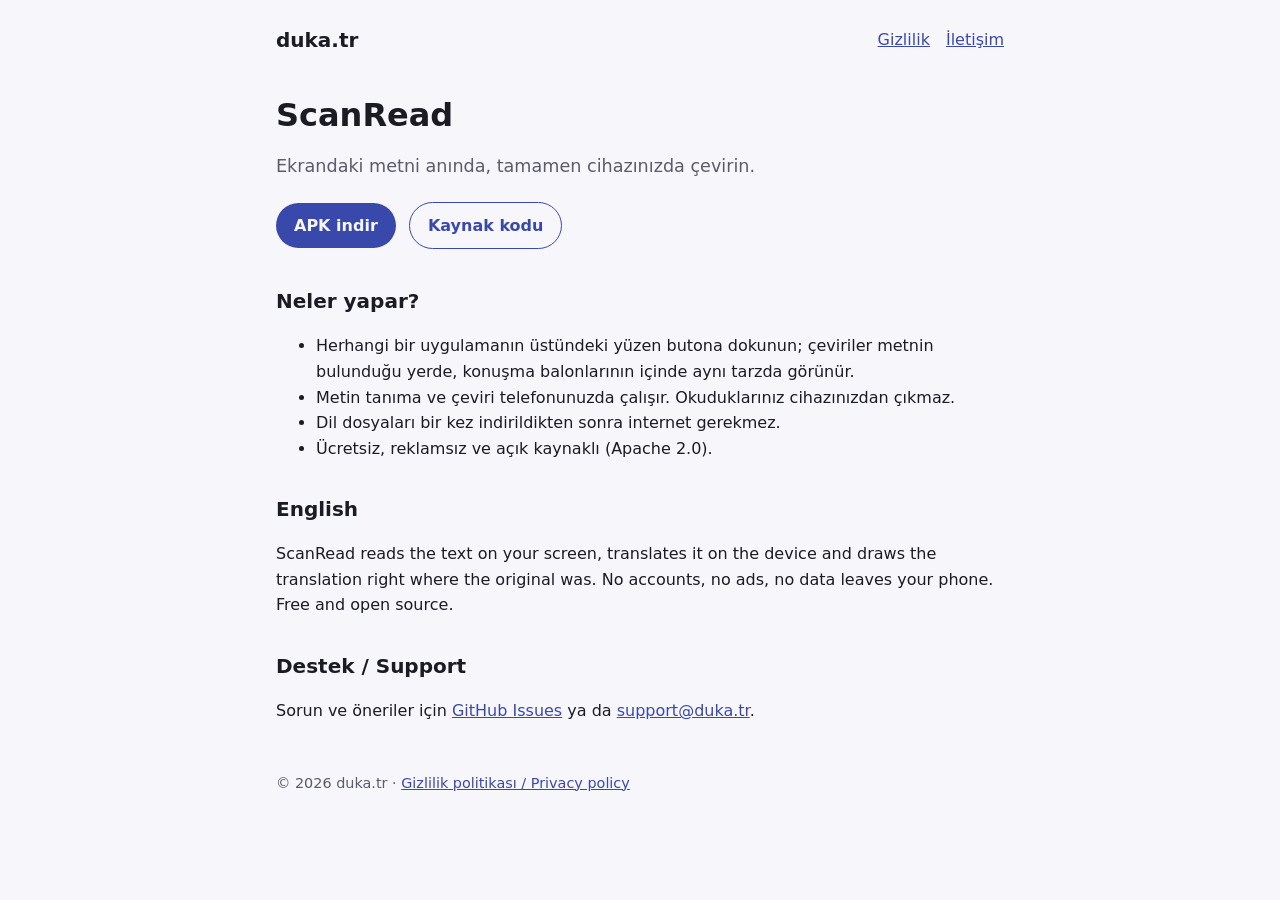
==== scanread/index.html @ 69c8c2cb "duka.tr website: home, ScanRead page, privacy policy Co-Authored-By: Claude Opus 5.5 <noreply@anthro" ====
<!doctype html>
<html lang="tr">
<head>
  <meta charset="utf-8">
  <meta name="viewport" content="width=device-width, initial-scale=1">
  <title>ScanRead</title>
  <meta name="description" content="ScanRead: ekrandaki metni cihazınızda çeviren açık kaynak Android uygulaması.">
  <link rel="stylesheet" href="/assets/style.css">
</head>
<body>
  <header>
    <a class="brand" href="/">duka.tr</a>
    <nav><a href="/scanread/privacy/">Gizlilik</a><a href="mailto:support@duka.tr">İletişim</a></nav>
  </header>
  <main>
    <h1>ScanRead</h1>
    <p class="lead">Ekrandaki metni anında, tamamen cihazınızda çevirin.</p>

    <a class="button" href="https://github.com/duka-tr/scan-read/releases/latest">APK indir</a>
    <a class="button secondary" href="https://github.com/duka-tr/scan-read">Kaynak kodu</a>

    <h2>Neler yapar?</h2>
    <ul>
      <li>Herhangi bir uygulamanın üstündeki yüzen butona dokunun; çeviriler metnin bulunduğu yerde, konuşma balonlarının içinde aynı tarzda görünür.</li>
      <li>Metin tanıma ve çeviri telefonunuzda çalışır. Okuduklarınız cihazınızdan çıkmaz.</li>
      <li>Dil dosyaları bir kez indirildikten sonra internet gerekmez.</li>
      <li>Ücretsiz, reklamsız ve açık kaynaklı (Apache 2.0).</li>
    </ul>

    <h2>English</h2>
    <p>ScanRead reads the text on your screen, translates it on the device and draws the translation right where the original was. No accounts, no ads, no data leaves your phone. Free and open source.</p>

    <h2>Destek / Support</h2>
    <p>Sorun ve öneriler için <a href="https://github.com/duka-tr/scan-read/issues">GitHub Issues</a> ya da <a href="mailto:support@duka.tr">support@duka.tr</a>.</p>
  </main>
  <footer>
    © 2026 duka.tr · <a href="/scanread/privacy/">Gizlilik politikası / Privacy policy</a>
  </footer>
</body>
</html>
---- assets/style.css ----
:root {
  --bg: #f7f7fb;
  --surface: #ffffff;
  --text: #1b1b24;
  --muted: #5b5b6b;
  --accent: #3949ab;
  --border: #e3e3ec;
  color-scheme: light dark;
}

@media (prefers-color-scheme: dark) {
  :root {
    --bg: #111318;
    --surface: #1b1e26;
    --text: #e8e8f0;
    --muted: #a3a3b5;
    --accent: #b9c3ff;
    --border: #2c2f3a;
  }
}

* { box-sizing: border-box; }

body {
  margin: 0;
  background: var(--bg);
  color: var(--text);
  font: 16px/1.6 system-ui, -apple-system, "Segoe UI", Roboto, sans-serif;
}

main, header, footer {
  max-width: 760px;
  margin: 0 auto;
  padding: 0 16px;
}

header {
  display: flex;
  align-items: center;
  justify-content: space-between;
  padding-top: 24px;
  padding-bottom: 8px;
}

header a.brand {
  color: var(--text);
  font-weight: 700;
  font-size: 1.25rem;
  text-decoration: none;
}

nav a { margin-left: 16px; }

a { color: var(--accent); }

h1 { font-size: 2rem; line-height: 1.2; margin: 32px 0 8px; }
h2 { font-size: 1.25rem; margin: 32px 0 8px; }

.lead { color: var(--muted); font-size: 1.1rem; }

.card {
  background: var(--surface);
  border: 1px solid var(--border);
  border-radius: 16px;
  padding: 20px;
  margin: 16px 0;
}

.card h2 { margin-top: 0; }

.button {
  display: inline-block;
  background: var(--accent);
  color: var(--bg);
  padding: 10px 18px;
  border-radius: 999px;
  text-decoration: none;
  font-weight: 600;
  margin: 4px 8px 4px 0;
}

.button.secondary {
  background: transparent;
  color: var(--accent);
  border: 1px solid var(--accent);
}

.lang { color: var(--muted); font-size: 0.9rem; }

footer {
  color: var(--muted);
  font-size: 0.9rem;
  padding-top: 32px;
  padding-bottom: 32px;
}
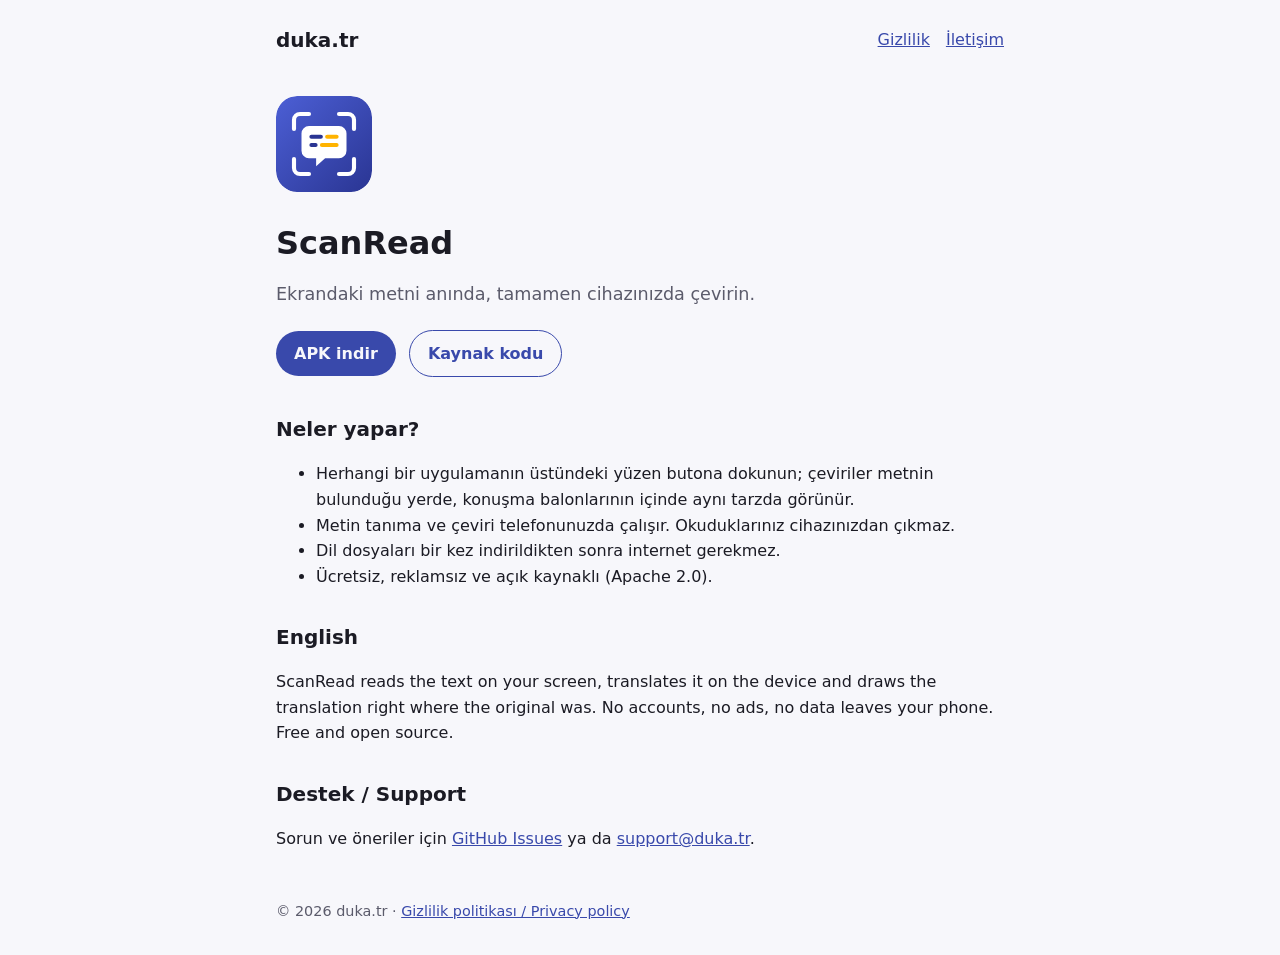
==== commit e6492318: "Add ScanRead logo and favicon Co-Authored-By: Claude Opus 5.5 <noreply@anthropic.com>" ====
--- a/scanread/index.html
+++ b/scanread/index.html
@@ -5,7 +5,11 @@
   <meta name="viewport" content="width=device-width, initial-scale=1">
   <title>ScanRead</title>
   <meta name="description" content="ScanRead: ekrandaki metni cihazınızda çeviren açık kaynak Android uygulaması.">
+  <meta property="og:title" content="ScanRead">
+  <meta property="og:image" content="https://duka.tr/assets/scanread-icon-512.png">
   <link rel="stylesheet" href="/assets/style.css">
+  <link rel="icon" href="/assets/scanread-logo.svg" type="image/svg+xml">
+  <link rel="apple-touch-icon" href="/assets/scanread-icon-512.png">
 </head>
 <body>
   <header>
@@ -13,6 +17,7 @@
     <nav><a href="/scanread/privacy/">Gizlilik</a><a href="mailto:support@duka.tr">İletişim</a></nav>
   </header>
   <main>
+    <img class="app-logo" src="/assets/scanread-logo.svg" width="96" height="96" alt="ScanRead">
     <h1>ScanRead</h1>
     <p class="lead">Ekrandaki metni anında, tamamen cihazınızda çevirin.</p>
 
--- a/assets/style.css
+++ b/assets/style.css
@@ -93,3 +93,6 @@
   padding-top: 32px;
   padding-bottom: 32px;
 }
+
+.app-logo { display: block; margin: 32px 0 0; border-radius: 22%; }
+.card .app-logo { margin: 0 0 12px; }
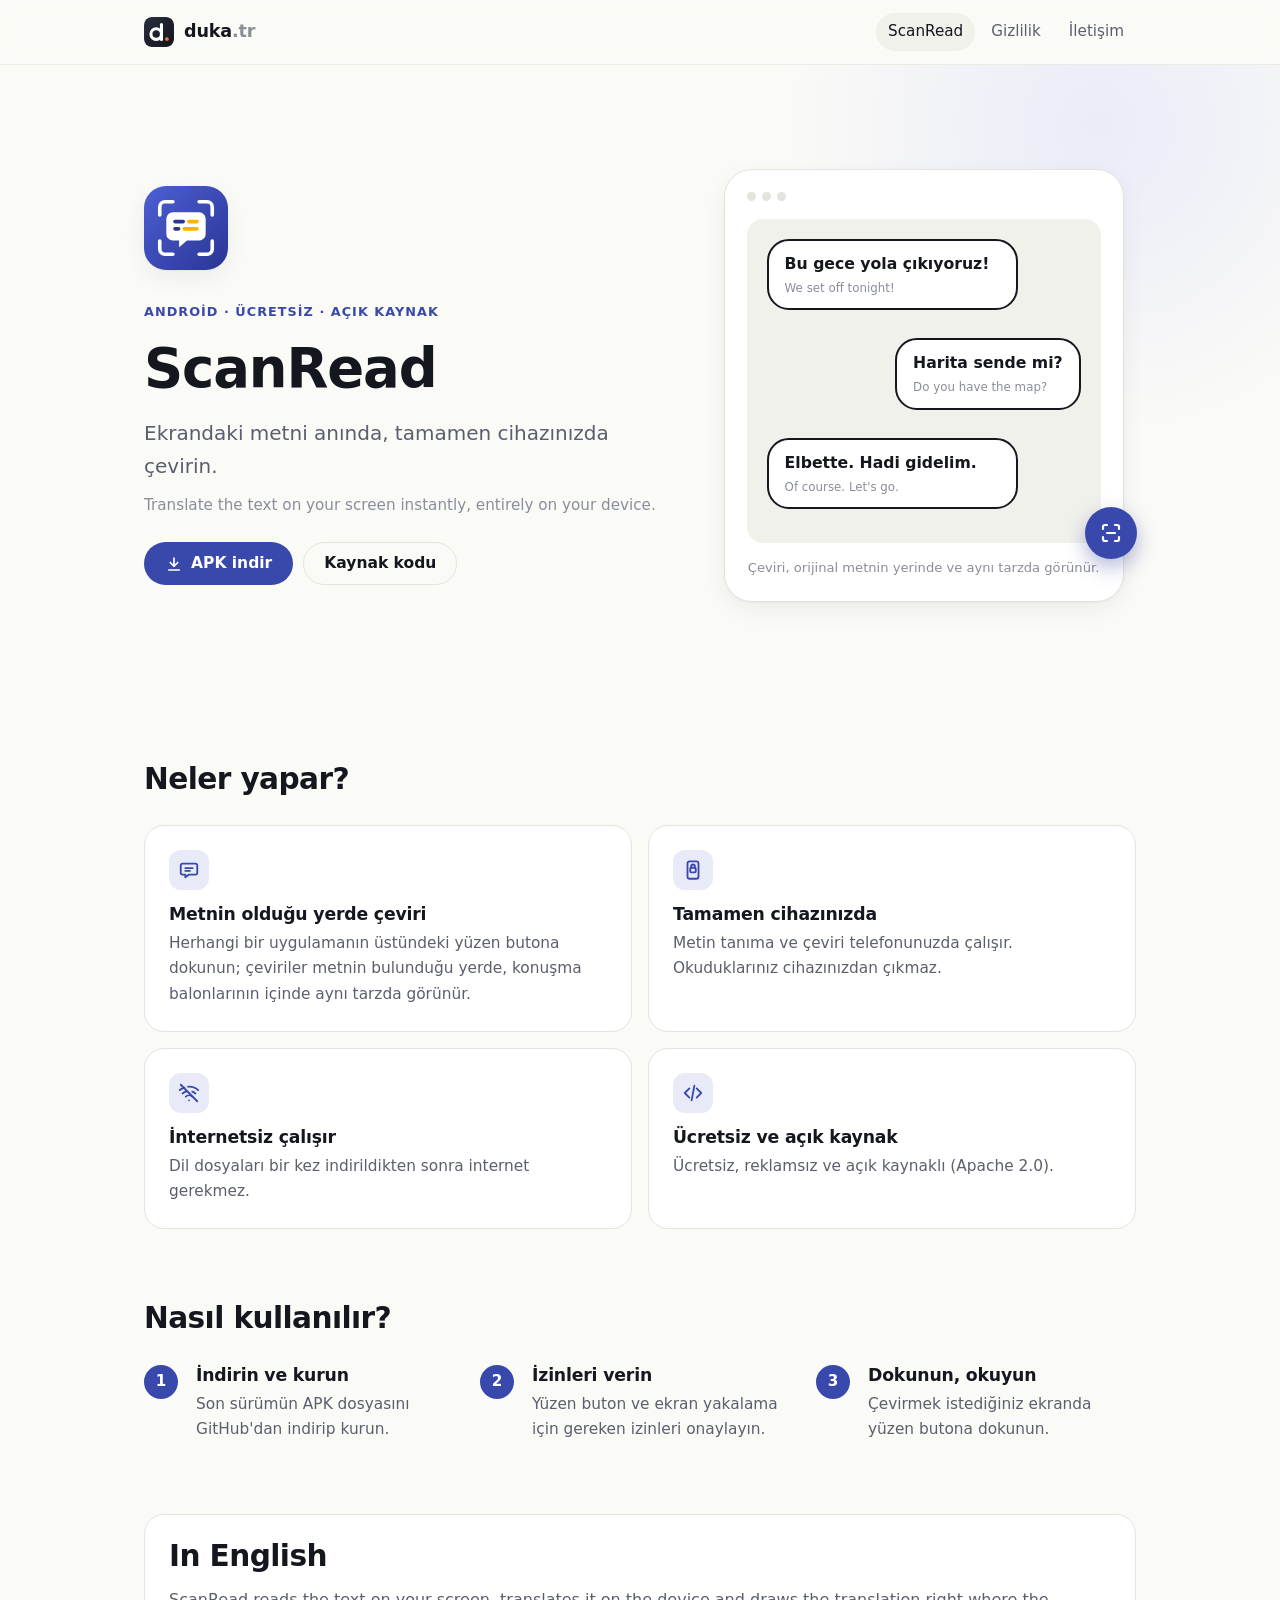
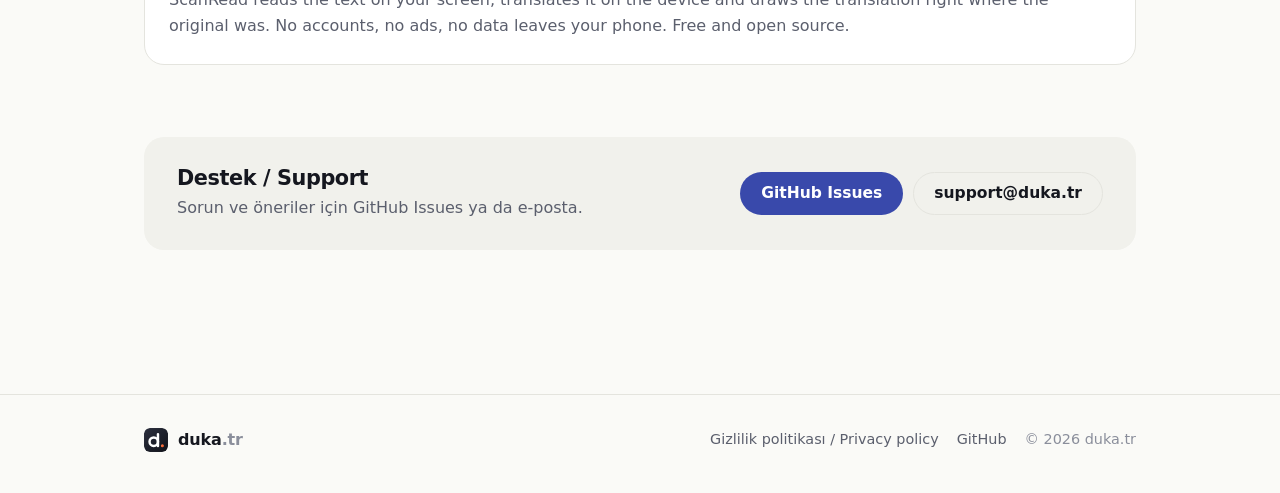
==== commit 184bb45f: "Redesign site and add duka.tr logo - New duka.tr brand mark (SVG + 512px PNG) for the home page, hea" ====
--- a/scanread/index.html
+++ b/scanread/index.html
@@ -3,43 +3,141 @@
 <head>
   <meta charset="utf-8">
   <meta name="viewport" content="width=device-width, initial-scale=1">
-  <title>ScanRead</title>
+  <title>ScanRead — Ekrandaki metni cihazınızda çevirin</title>
   <meta name="description" content="ScanRead: ekrandaki metni cihazınızda çeviren açık kaynak Android uygulaması.">
+  <meta name="theme-color" content="#fafaf7" media="(prefers-color-scheme: light)">
+  <meta name="theme-color" content="#0e1015" media="(prefers-color-scheme: dark)">
   <meta property="og:title" content="ScanRead">
+  <meta property="og:description" content="Ekrandaki metni anında, tamamen cihazınızda çevirin.">
   <meta property="og:image" content="https://duka.tr/assets/scanread-icon-512.png">
+  <meta property="og:url" content="https://duka.tr/scanread/">
   <link rel="stylesheet" href="/assets/style.css">
   <link rel="icon" href="/assets/scanread-logo.svg" type="image/svg+xml">
   <link rel="apple-touch-icon" href="/assets/scanread-icon-512.png">
 </head>
-<body>
-  <header>
-    <a class="brand" href="/">duka.tr</a>
-    <nav><a href="/scanread/privacy/">Gizlilik</a><a href="mailto:support@duka.tr">İletişim</a></nav>
+<body class="theme-scanread">
+  <a class="skip" href="#main">İçeriğe geç</a>
+  <header class="site-header">
+    <div class="wrap">
+      <a class="brand" href="/" aria-label="duka.tr ana sayfa"><img src="/assets/duka-logo.svg" alt="" width="30" height="30"><span>duka<span class="tld">.tr</span></span></a>
+      <nav class="site-nav" aria-label="Ana menü">
+        <a href="/scanread/" aria-current="page">ScanRead</a>
+        <a href="/scanread/privacy/">Gizlilik</a>
+        <a href="mailto:support@duka.tr">İletişim</a>
+      </nav>
+    </div>
   </header>
-  <main>
-    <img class="app-logo" src="/assets/scanread-logo.svg" width="96" height="96" alt="ScanRead">
-    <h1>ScanRead</h1>
-    <p class="lead">Ekrandaki metni anında, tamamen cihazınızda çevirin.</p>
 
-    <a class="button" href="https://github.com/duka-tr/scan-read/releases/latest">APK indir</a>
-    <a class="button secondary" href="https://github.com/duka-tr/scan-read">Kaynak kodu</a>
+  <main id="main">
+    <section class="hero">
+      <div class="wrap app-hero">
+        <div>
+          <img class="hero-logo" src="/assets/scanread-logo.svg" width="84" height="84" alt="ScanRead">
+          <p class="eyebrow">Android · Ücretsiz · Açık kaynak</p>
+          <h1>ScanRead</h1>
+          <p class="lead">Ekrandaki metni anında, tamamen cihazınızda çevirin.</p>
+          <p class="en">Translate the text on your screen instantly, entirely on your device.</p>
+          <div class="actions">
+            <a class="button" href="https://github.com/duka-tr/scan-read/releases/latest">
+              <svg viewBox="0 0 24 24" fill="none" stroke="currentColor" stroke-width="2.2" stroke-linecap="round" stroke-linejoin="round" aria-hidden="true"><path d="M12 4v11"/><path d="M7 10l5 5 5-5"/><path d="M5 20h14"/></svg>
+              APK indir
+            </a>
+            <a class="button ghost" href="https://github.com/duka-tr/scan-read">Kaynak kodu</a>
+          </div>
+        </div>
 
-    <h2>Neler yapar?</h2>
-    <ul>
-      <li>Herhangi bir uygulamanın üstündeki yüzen butona dokunun; çeviriler metnin bulunduğu yerde, konuşma balonlarının içinde aynı tarzda görünür.</li>
-      <li>Metin tanıma ve çeviri telefonunuzda çalışır. Okuduklarınız cihazınızdan çıkmaz.</li>
-      <li>Dil dosyaları bir kez indirildikten sonra internet gerekmez.</li>
-      <li>Ücretsiz, reklamsız ve açık kaynaklı (Apache 2.0).</li>
-    </ul>
+        <figure class="demo" aria-label="Örnek: konuşma balonlarındaki metin yerinde çevrilir">
+          <div class="demo-bar" aria-hidden="true"><span></span><span></span><span></span></div>
+          <div class="panel">
+            <p class="bubble">Bu gece yola çıkıyoruz!<span class="orig" lang="en">We set off tonight!</span></p>
+            <p class="bubble right">Harita sende mi?<span class="orig" lang="en">Do you have the map?</span></p>
+            <p class="bubble">Elbette. Hadi gidelim.<span class="orig" lang="en">Of course. Let's go.</span></p>
+          </div>
+          <div class="demo-fab" aria-hidden="true">
+            <svg viewBox="0 0 24 24" fill="none" stroke="currentColor" stroke-width="2.2" stroke-linecap="round" stroke-linejoin="round"><path d="M4 8V6a2 2 0 0 1 2-2h2"/><path d="M16 4h2a2 2 0 0 1 2 2v2"/><path d="M20 16v2a2 2 0 0 1-2 2h-2"/><path d="M8 20H6a2 2 0 0 1-2-2v-2"/><path d="M8 12h8"/></svg>
+          </div>
+          <figcaption class="demo-caption">Çeviri, orijinal metnin yerinde ve aynı tarzda görünür.</figcaption>
+        </figure>
+      </div>
+    </section>
 
-    <h2>English</h2>
-    <p>ScanRead reads the text on your screen, translates it on the device and draws the translation right where the original was. No accounts, no ads, no data leaves your phone. Free and open source.</p>
+    <section class="section" aria-labelledby="features-title">
+      <div class="wrap">
+        <div class="section-head">
+          <h2 id="features-title">Neler yapar?</h2>
+        </div>
+        <div class="grid grid-2">
+          <div class="card feature">
+            <div class="icon" aria-hidden="true"><svg viewBox="0 0 24 24" fill="none" stroke="currentColor" stroke-width="2" stroke-linecap="round" stroke-linejoin="round"><path d="M5 5h14a2 2 0 0 1 2 2v8a2 2 0 0 1-2 2h-7l-4 3v-3H5a2 2 0 0 1-2-2V7a2 2 0 0 1 2-2z"/><path d="M8 10h8M8 13h5"/></svg></div>
+            <h3>Metnin olduğu yerde çeviri</h3>
+            <p>Herhangi bir uygulamanın üstündeki yüzen butona dokunun; çeviriler metnin bulunduğu yerde, konuşma balonlarının içinde aynı tarzda görünür.</p>
+          </div>
+          <div class="card feature">
+            <div class="icon" aria-hidden="true"><svg viewBox="0 0 24 24" fill="none" stroke="currentColor" stroke-width="2" stroke-linecap="round" stroke-linejoin="round"><rect x="6" y="2.5" width="12" height="19" rx="2.5"/><path d="M10 9.5V8a2 2 0 0 1 4 0v1.5"/><rect x="9" y="9.5" width="6" height="5" rx="1"/></svg></div>
+            <h3>Tamamen cihazınızda</h3>
+            <p>Metin tanıma ve çeviri telefonunuzda çalışır. Okuduklarınız cihazınızdan çıkmaz.</p>
+          </div>
+          <div class="card feature">
+            <div class="icon" aria-hidden="true"><svg viewBox="0 0 24 24" fill="none" stroke="currentColor" stroke-width="2" stroke-linecap="round" stroke-linejoin="round"><path d="M2 8.8a15 15 0 0 1 5-2.6"/><path d="M11 5.1A15 15 0 0 1 22 8.8"/><path d="M5 12.5a10 10 0 0 1 4.5-2.3"/><path d="M15.5 10.6A10 10 0 0 1 19 12.5"/><path d="M8.5 16a5 5 0 0 1 7 0"/><path d="M12 20h.01"/><path d="M3 3l18 18"/></svg></div>
+            <h3>İnternetsiz çalışır</h3>
+            <p>Dil dosyaları bir kez indirildikten sonra internet gerekmez.</p>
+          </div>
+          <div class="card feature">
+            <div class="icon" aria-hidden="true"><svg viewBox="0 0 24 24" fill="none" stroke="currentColor" stroke-width="2" stroke-linecap="round" stroke-linejoin="round"><path d="M8 7l-5 5 5 5"/><path d="M16 7l5 5-5 5"/><path d="M13.5 4l-3 16"/></svg></div>
+            <h3>Ücretsiz ve açık kaynak</h3>
+            <p>Ücretsiz, reklamsız ve açık kaynaklı (Apache 2.0).</p>
+          </div>
+        </div>
+      </div>
+    </section>
 
-    <h2>Destek / Support</h2>
-    <p>Sorun ve öneriler için <a href="https://github.com/duka-tr/scan-read/issues">GitHub Issues</a> ya da <a href="mailto:support@duka.tr">support@duka.tr</a>.</p>
+    <section class="section" aria-labelledby="how-title">
+      <div class="wrap">
+        <div class="section-head">
+          <h2 id="how-title">Nasıl kullanılır?</h2>
+        </div>
+        <ol class="steps grid grid-3">
+          <li><h3>İndirin ve kurun</h3><p>Son sürümün APK dosyasını GitHub'dan indirip kurun.</p></li>
+          <li><h3>İzinleri verin</h3><p>Yüzen buton ve ekran yakalama için gereken izinleri onaylayın.</p></li>
+          <li><h3>Dokunun, okuyun</h3><p>Çevirmek istediğiniz ekranda yüzen butona dokunun.</p></li>
+        </ol>
+      </div>
+    </section>
+
+    <section class="section" aria-labelledby="english-title">
+      <div class="wrap">
+        <div class="card" lang="en">
+          <h2 id="english-title">In English</h2>
+          <p class="muted" style="margin:0">ScanRead reads the text on your screen, translates it on the device and draws the translation right where the original was. No accounts, no ads, no data leaves your phone. Free and open source.</p>
+        </div>
+      </div>
+    </section>
+
+    <section class="section" aria-labelledby="support-title">
+      <div class="wrap">
+        <div class="card band">
+          <div>
+            <h2 id="support-title">Destek / Support</h2>
+            <p>Sorun ve öneriler için GitHub Issues ya da e-posta.</p>
+          </div>
+          <div class="actions">
+            <a class="button" href="https://github.com/duka-tr/scan-read/issues">GitHub Issues</a>
+            <a class="button ghost" href="mailto:support@duka.tr">support@duka.tr</a>
+          </div>
+        </div>
+      </div>
+    </section>
   </main>
-  <footer>
-    © 2026 duka.tr · <a href="/scanread/privacy/">Gizlilik politikası / Privacy policy</a>
+
+  <footer class="site-footer">
+    <div class="wrap">
+      <a class="brand" href="/"><img src="/assets/duka-logo.svg" alt="" width="24" height="24"><span>duka<span class="tld">.tr</span></span></a>
+      <nav class="footer-links" aria-label="Alt menü">
+        <a href="/scanread/privacy/">Gizlilik politikası / Privacy policy</a>
+        <a href="https://github.com/duka-tr/scan-read">GitHub</a>
+        <span>© 2026 duka.tr</span>
+      </nav>
+    </div>
   </footer>
 </body>
 </html>
--- a/assets/style.css
+++ b/assets/style.css
@@ -1,98 +1,306 @@
+/* duka.tr — shared styles. Plain CSS, no external requests. */
+
 :root {
-  --bg: #f7f7fb;
+  --bg: #fafaf7;
+  --bg-tint: #f1f1ec;
   --surface: #ffffff;
-  --text: #1b1b24;
-  --muted: #5b5b6b;
-  --accent: #3949ab;
-  --border: #e3e3ec;
+  --text: #15171f;
+  --muted: #5b5f6d;
+  --faint: #8a8e9b;
+  --border: #e4e4de;
+  --accent: #c2401a;
+  --accent-strong: #a83512;
+  --accent-soft: #fbe9e2;
+  --on-accent: #ffffff;
+  --shadow: 0 1px 2px rgba(20, 22, 30, .04), 0 8px 24px rgba(20, 22, 30, .06);
+  --radius: 20px;
+  --max: 1040px;
+  --prose: 700px;
   color-scheme: light dark;
 }
 
 @media (prefers-color-scheme: dark) {
   :root {
-    --bg: #111318;
-    --surface: #1b1e26;
-    --text: #e8e8f0;
-    --muted: #a3a3b5;
-    --accent: #b9c3ff;
-    --border: #2c2f3a;
+    --bg: #0e1015;
+    --bg-tint: #14171e;
+    --surface: #171a22;
+    --text: #ececf2;
+    --muted: #a5a8b6;
+    --faint: #737786;
+    --border: #262a35;
+    --accent: #ff8a63;
+    --accent-strong: #ffa585;
+    --accent-soft: #2b1c17;
+    --on-accent: #1a0d08;
+    --shadow: 0 1px 2px rgba(0, 0, 0, .3), 0 8px 24px rgba(0, 0, 0, .25);
   }
 }
 
+/* App pages swap the accent to the app's own color. */
+.theme-scanread {
+  --accent: #3949ab;
+  --accent-strong: #2a3593;
+  --accent-soft: #e8eaf8;
+}
+@media (prefers-color-scheme: dark) {
+  .theme-scanread {
+    --accent: #aab6ff;
+    --accent-strong: #c6ceff;
+    --accent-soft: #1b1f36;
+    --on-accent: #10142e;
+  }
+}
+
 * { box-sizing: border-box; }
+
+html { -webkit-text-size-adjust: 100%; scroll-behavior: smooth; }
+@media (prefers-reduced-motion: reduce) { html { scroll-behavior: auto; } }
 
 body {
   margin: 0;
   background: var(--bg);
   color: var(--text);
-  font: 16px/1.6 system-ui, -apple-system, "Segoe UI", Roboto, sans-serif;
-}
-
-main, header, footer {
-  max-width: 760px;
-  margin: 0 auto;
-  padding: 0 16px;
-}
-
-header {
-  display: flex;
-  align-items: center;
-  justify-content: space-between;
-  padding-top: 24px;
-  padding-bottom: 8px;
-}
-
-header a.brand {
-  color: var(--text);
-  font-weight: 700;
-  font-size: 1.25rem;
-  text-decoration: none;
-}
-
-nav a { margin-left: 16px; }
-
-a { color: var(--accent); }
-
-h1 { font-size: 2rem; line-height: 1.2; margin: 32px 0 8px; }
-h2 { font-size: 1.25rem; margin: 32px 0 8px; }
-
-.lead { color: var(--muted); font-size: 1.1rem; }
+  font: 16px/1.65 system-ui, -apple-system, "Segoe UI", Roboto, "Helvetica Neue", sans-serif;
+  -webkit-font-smoothing: antialiased;
+  text-rendering: optimizeLegibility;
+}
+
+img, svg { display: block; max-width: 100%; }
+
+a { color: var(--accent); text-underline-offset: 3px; text-decoration-thickness: 1px; }
+a:hover { color: var(--accent-strong); }
+
+:focus-visible { outline: 2px solid var(--accent); outline-offset: 3px; border-radius: 6px; }
+
+.wrap { max-width: var(--max); margin: 0 auto; padding: 0 24px; }
+@media (max-width: 560px) { .wrap { padding: 0 16px; } }
+
+.skip {
+  position: absolute; left: -9999px; top: 8px;
+  background: var(--surface); padding: 8px 12px; border-radius: 8px; z-index: 10;
+}
+.skip:focus { left: 8px; }
+
+/* ---------- Header ---------- */
+
+.site-header {
+  position: sticky; top: 0; z-index: 5;
+  background: color-mix(in srgb, var(--bg) 82%, transparent);
+  -webkit-backdrop-filter: saturate(160%) blur(12px);
+  backdrop-filter: saturate(160%) blur(12px);
+  border-bottom: 1px solid color-mix(in srgb, var(--border) 70%, transparent);
+}
+.site-header .wrap {
+  display: flex; align-items: center; justify-content: space-between;
+  gap: 16px; height: 64px;
+}
+
+.brand {
+  display: inline-flex; align-items: center; gap: 10px;
+  color: var(--text); text-decoration: none;
+  font-weight: 700; font-size: 1.1rem; letter-spacing: -.01em;
+}
+.brand:hover { color: var(--text); }
+.brand img { width: 30px; height: 30px; border-radius: 8px; }
+.brand .tld { color: var(--faint); font-weight: 600; }
+
+.site-nav { display: flex; align-items: center; gap: 4px; }
+.site-nav a {
+  color: var(--muted); text-decoration: none; font-size: .95rem; font-weight: 500;
+  padding: 6px 12px; border-radius: 999px;
+}
+.site-nav a:hover { color: var(--text); background: var(--bg-tint); }
+.site-nav a[aria-current="page"] { color: var(--text); background: var(--bg-tint); }
+@media (max-width: 420px) {
+  .site-nav a { padding: 6px 8px; font-size: .9rem; }
+  .brand img { width: 26px; height: 26px; }
+}
+
+/* ---------- Typography ---------- */
+
+h1, h2, h3 { line-height: 1.2; letter-spacing: -.02em; text-wrap: balance; }
+h1 { font-size: clamp(2.1rem, 5vw, 3.4rem); margin: 0 0 16px; font-weight: 750; }
+h2 { font-size: clamp(1.4rem, 3vw, 1.85rem); margin: 0 0 12px; font-weight: 700; }
+h3 { font-size: 1.08rem; margin: 0 0 6px; font-weight: 650; letter-spacing: -.01em; }
+p { margin: 0 0 14px; }
+
+.eyebrow {
+  display: inline-flex; align-items: center; gap: 8px;
+  font-size: .8rem; font-weight: 650; letter-spacing: .08em; text-transform: uppercase;
+  color: var(--accent); margin: 0 0 14px;
+}
+.lead { font-size: clamp(1.08rem, 2vw, 1.25rem); color: var(--muted); max-width: 36em; }
+.en { color: var(--faint); font-size: .95rem; }
+.lead + .en { margin-top: -4px; }
+.muted { color: var(--muted); }
+
+/* ---------- Buttons ---------- */
+
+.actions { display: flex; flex-wrap: wrap; gap: 10px; margin-top: 24px; }
+.button {
+  display: inline-flex; align-items: center; gap: 8px;
+  background: var(--accent); color: var(--on-accent);
+  padding: 11px 20px; border-radius: 999px; border: 1px solid transparent;
+  text-decoration: none; font-weight: 600; font-size: .97rem; line-height: 1.2;
+  transition: background-color .15s, transform .15s, border-color .15s;
+}
+.button:hover { background: var(--accent-strong); color: var(--on-accent); }
+.button:active { transform: translateY(1px); }
+.button svg { width: 18px; height: 18px; flex: none; }
+.button.ghost {
+  background: transparent; color: var(--text); border-color: var(--border);
+}
+.button.ghost:hover { background: var(--bg-tint); border-color: var(--faint); color: var(--text); }
+
+/* ---------- Sections ---------- */
+
+.section { padding: 72px 0; }
+.section + .section { padding-top: 0; }
+.section-head { margin-bottom: 28px; }
+.section-head p { color: var(--muted); margin: 0; }
+
+.hero { padding: 88px 0 72px; position: relative; overflow: hidden; }
+.hero::before {
+  content: ""; position: absolute; inset: -40% -10% auto auto; width: 620px; height: 620px;
+  background: radial-gradient(closest-side, var(--accent-soft), transparent);
+  opacity: .9; pointer-events: none; z-index: -1;
+}
+.hero-logo {
+  width: 84px; height: 84px; border-radius: 22px; margin-bottom: 28px;
+  box-shadow: var(--shadow);
+}
+@media (max-width: 560px) { .hero { padding: 56px 0 48px; } }
+
+/* ---------- Cards & grids ---------- */
 
 .card {
   background: var(--surface);
   border: 1px solid var(--border);
-  border-radius: 16px;
-  padding: 20px;
-  margin: 16px 0;
-}
-
-.card h2 { margin-top: 0; }
-
-.button {
-  display: inline-block;
-  background: var(--accent);
-  color: var(--bg);
-  padding: 10px 18px;
-  border-radius: 999px;
-  text-decoration: none;
-  font-weight: 600;
-  margin: 4px 8px 4px 0;
-}
-
-.button.secondary {
-  background: transparent;
-  color: var(--accent);
-  border: 1px solid var(--accent);
-}
-
-.lang { color: var(--muted); font-size: 0.9rem; }
-
-footer {
-  color: var(--muted);
-  font-size: 0.9rem;
-  padding-top: 32px;
-  padding-bottom: 32px;
-}
-
-.app-logo { display: block; margin: 32px 0 0; border-radius: 22%; }
-.card .app-logo { margin: 0 0 12px; }
+  border-radius: var(--radius);
+  padding: 24px;
+}
+
+.grid { display: grid; gap: 16px; }
+.grid-3 { grid-template-columns: repeat(3, 1fr); }
+.grid-2 { grid-template-columns: repeat(2, 1fr); }
+@media (max-width: 820px) { .grid-3 { grid-template-columns: 1fr 1fr; } }
+@media (max-width: 560px) { .grid-3, .grid-2 { grid-template-columns: 1fr; } }
+
+.feature p { color: var(--muted); margin: 0; font-size: .96rem; }
+.feature .en { margin-top: 6px; font-size: .88rem; }
+.icon {
+  width: 40px; height: 40px; border-radius: 12px; margin-bottom: 14px;
+  display: grid; place-items: center;
+  background: var(--accent-soft); color: var(--accent);
+}
+.icon svg { width: 22px; height: 22px; }
+
+/* App showcase on the home page */
+.app-card {
+  display: grid; grid-template-columns: auto 1fr; gap: 24px; align-items: start;
+  padding: 32px; box-shadow: var(--shadow);
+}
+.app-card .app-icon { width: 88px; height: 88px; border-radius: 22px; }
+.app-card h3 { font-size: 1.5rem; margin-bottom: 4px; }
+.app-card .actions { margin-top: 20px; }
+@media (max-width: 560px) {
+  .app-card { grid-template-columns: 1fr; padding: 24px; gap: 16px; }
+  .app-card .app-icon { width: 72px; height: 72px; }
+}
+
+.tags { display: flex; flex-wrap: wrap; gap: 6px; margin: 10px 0 16px; padding: 0; list-style: none; }
+.tags li {
+  font-size: .8rem; font-weight: 600; color: var(--muted);
+  border: 1px solid var(--border); border-radius: 999px; padding: 3px 10px;
+}
+
+/* ---------- App page hero ---------- */
+
+.app-hero { display: grid; grid-template-columns: 1.1fr .9fr; gap: 48px; align-items: center; }
+@media (max-width: 860px) { .app-hero { grid-template-columns: 1fr; gap: 40px; } }
+
+/* Illustrative "translated in place" demo */
+.demo {
+  position: relative; background: var(--surface); border: 1px solid var(--border);
+  border-radius: 28px; padding: 22px; box-shadow: var(--shadow);
+  max-width: 400px; justify-self: center; width: 100%;
+}
+.demo-bar { display: flex; gap: 6px; margin-bottom: 18px; }
+.demo-bar span { width: 9px; height: 9px; border-radius: 50%; background: var(--border); }
+.panel {
+  border-radius: 16px; background: var(--bg-tint); padding: 20px;
+  display: grid; gap: 14px;
+}
+.bubble {
+  background: var(--surface); border: 2px solid var(--text);
+  border-radius: 22px; padding: 10px 16px; max-width: 80%;
+  font-weight: 650; font-size: .98rem; position: relative;
+}
+.bubble.right { justify-self: end; }
+.bubble .orig { display: block; font-size: .74rem; font-weight: 500; color: var(--faint); margin-top: 2px; }
+.demo-fab {
+  position: absolute; right: -14px; bottom: 42px;
+  width: 52px; height: 52px; border-radius: 50%;
+  background: var(--accent); color: var(--on-accent);
+  display: grid; place-items: center; box-shadow: 0 8px 20px rgba(42, 53, 147, .35);
+}
+.demo-fab svg { width: 24px; height: 24px; }
+.demo-caption { text-align: center; font-size: .82rem; color: var(--faint); margin: 14px 0 0; }
+@media (max-width: 560px) {
+  .demo-fab { right: 10px; bottom: 56px; }
+  .demo-caption { padding: 0 56px 0 0; text-align: left; }
+}
+
+/* Steps */
+.steps { counter-reset: step; list-style: none; padding: 0; margin: 0; }
+.steps li { counter-increment: step; position: relative; padding-left: 52px; }
+.steps li::before {
+  content: counter(step);
+  position: absolute; left: 0; top: 0;
+  width: 34px; height: 34px; border-radius: 50%;
+  display: grid; place-items: center;
+  background: var(--accent); color: var(--on-accent); font-weight: 700; font-size: .95rem;
+}
+.steps p { color: var(--muted); margin: 0; font-size: .96rem; }
+
+/* Band (support / CTA) */
+.band {
+  display: flex; flex-wrap: wrap; align-items: center; justify-content: space-between; gap: 20px;
+  padding: 28px 32px; background: var(--bg-tint); border-color: transparent;
+}
+.band h2 { font-size: 1.3rem; margin-bottom: 4px; }
+.band p { margin: 0; color: var(--muted); }
+.band .actions { margin: 0; }
+
+/* ---------- Prose (privacy policy) ---------- */
+
+.doc { max-width: var(--prose); margin: 0 auto; padding: 56px 0 24px; }
+.doc h1 { font-size: clamp(1.9rem, 4vw, 2.6rem); }
+.doc h2 { font-size: 1.2rem; margin: 36px 0 10px; }
+.doc p, .doc li { color: color-mix(in srgb, var(--text) 86%, var(--bg)); }
+.doc ul { padding-left: 20px; margin: 0 0 14px; }
+.doc li { margin-bottom: 6px; }
+.doc .eyebrow { color: var(--accent); }
+.doc li::marker { color: var(--faint); }
+.doc-meta { display: flex; flex-wrap: wrap; align-items: center; gap: 8px 16px; color: var(--faint); font-size: .92rem; margin-bottom: 28px; }
+.lang-switch { display: inline-flex; border: 1px solid var(--border); border-radius: 999px; padding: 3px; gap: 2px; }
+.lang-switch a { text-decoration: none; color: var(--muted); font-size: .82rem; font-weight: 600; padding: 3px 12px; border-radius: 999px; }
+.lang-switch a:hover { color: var(--text); }
+.lang-switch a[aria-current="true"] { background: var(--bg-tint); color: var(--text); }
+.callout {
+  background: var(--accent-soft); border-radius: 16px; padding: 18px 20px; margin: 8px 0 8px;
+}
+.callout h2 { margin-top: 0 !important; font-size: 1rem; }
+.callout p { margin: 0; color: var(--text); }
+.doc-divider { border: 0; border-top: 1px solid var(--border); margin: 64px 0 48px; }
+.doc section { scroll-margin-top: 88px; }
+
+/* ---------- Footer ---------- */
+
+.site-footer { border-top: 1px solid var(--border); margin-top: 72px; padding: 32px 0 40px; color: var(--faint); font-size: .9rem; }
+.site-footer .wrap { display: flex; flex-wrap: wrap; align-items: center; justify-content: space-between; gap: 16px; }
+.site-footer .brand { font-size: 1rem; }
+.site-footer .brand img { width: 24px; height: 24px; border-radius: 6px; }
+.footer-links { display: flex; flex-wrap: wrap; gap: 6px 18px; }
+.footer-links a { color: var(--muted); text-decoration: none; }
+.footer-links a:hover { color: var(--text); }
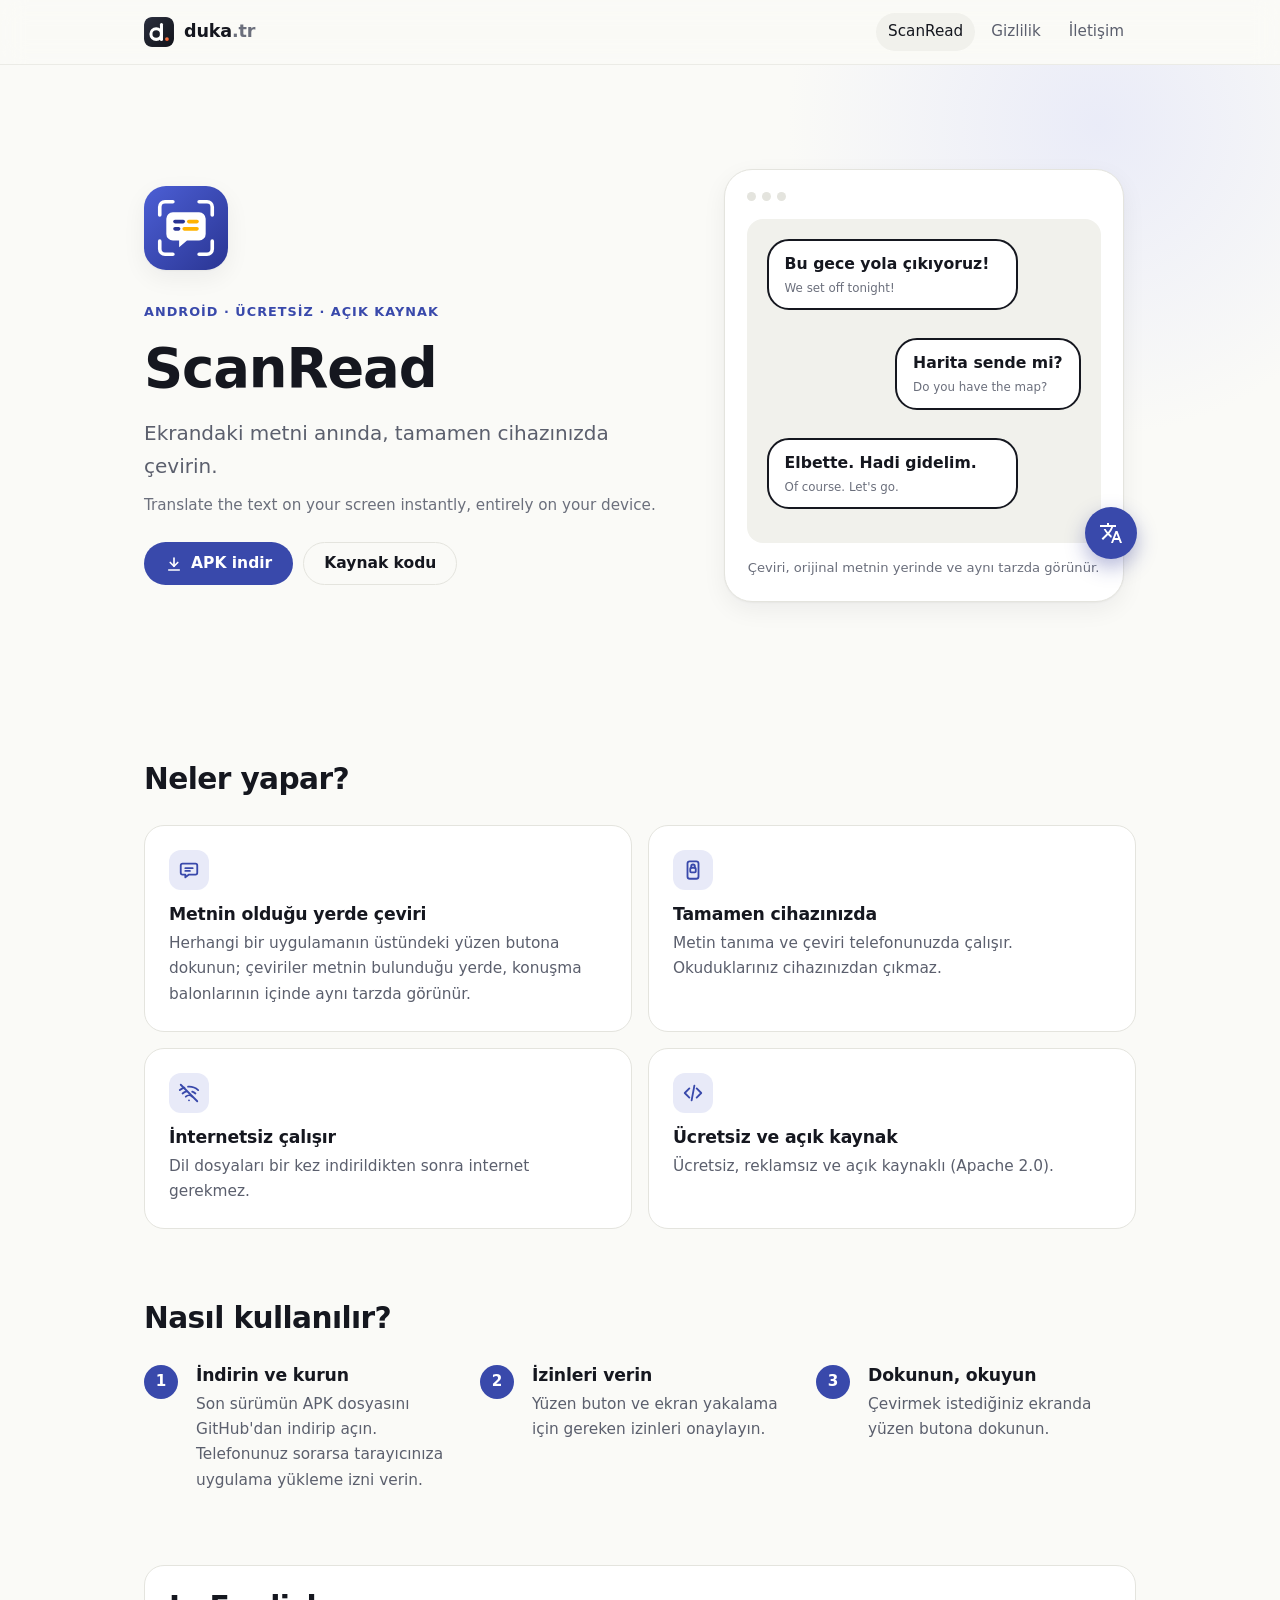
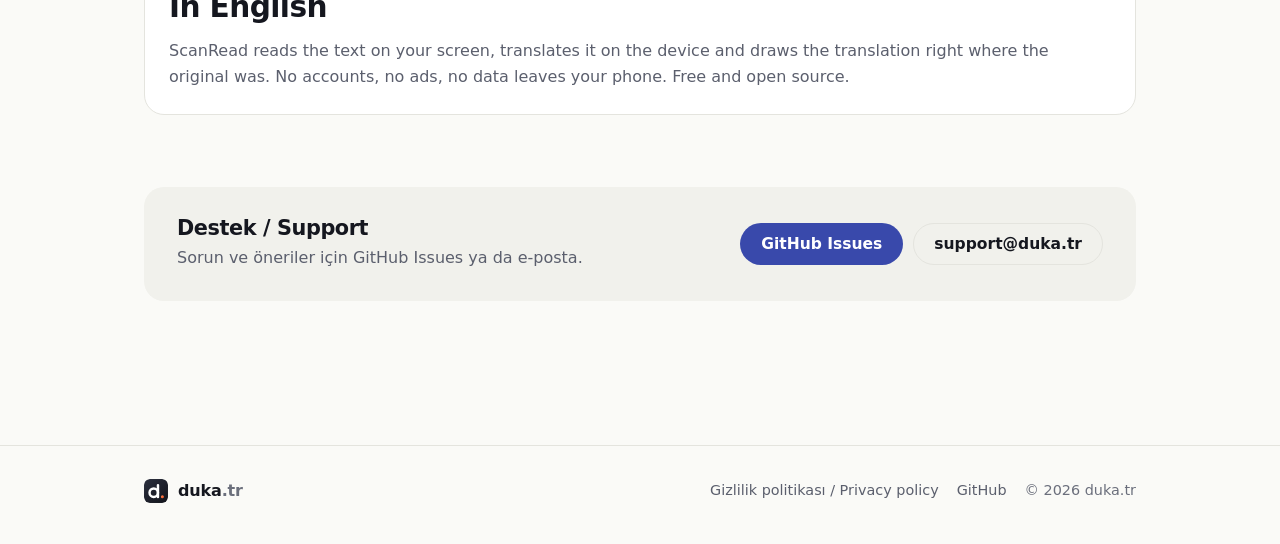
==== commit 310ac015: "Readability, sharing previews, 404 page - Darker/lighter --faint colors so secondary text meets WCAG" ====
--- a/scanread/index.html
+++ b/scanread/index.html
@@ -11,6 +11,10 @@
   <meta property="og:description" content="Ekrandaki metni anında, tamamen cihazınızda çevirin.">
   <meta property="og:image" content="https://duka.tr/assets/scanread-icon-512.png">
   <meta property="og:url" content="https://duka.tr/scanread/">
+  <link rel="canonical" href="https://duka.tr/scanread/">
+  <meta property="og:type" content="website">
+  <meta property="og:site_name" content="duka.tr">
+  <meta name="twitter:card" content="summary">
   <link rel="stylesheet" href="/assets/style.css">
   <link rel="icon" href="/assets/scanread-logo.svg" type="image/svg+xml">
   <link rel="apple-touch-icon" href="/assets/scanread-icon-512.png">
@@ -54,7 +58,7 @@
             <p class="bubble">Elbette. Hadi gidelim.<span class="orig" lang="en">Of course. Let's go.</span></p>
           </div>
           <div class="demo-fab" aria-hidden="true">
-            <svg viewBox="0 0 24 24" fill="none" stroke="currentColor" stroke-width="2.2" stroke-linecap="round" stroke-linejoin="round"><path d="M4 8V6a2 2 0 0 1 2-2h2"/><path d="M16 4h2a2 2 0 0 1 2 2v2"/><path d="M20 16v2a2 2 0 0 1-2 2h-2"/><path d="M8 20H6a2 2 0 0 1-2-2v-2"/><path d="M8 12h8"/></svg>
+            <svg viewBox="0 0 24 24" fill="currentColor"><path d="M12.87 15.07l-2.54-2.51.03-.03c1.74-1.94 2.98-4.17 3.71-6.53H17V4h-7V2H8v2H1v1.99h11.17C11.5 7.92 10.44 9.75 9 11.35 8.07 10.32 7.3 9.19 6.69 8h-2c.73 1.63 1.73 3.17 2.98 4.56l-5.09 5.02L4 19l5-5 3.11 3.11.76-2.04zM18.5 10h-2L12 22h2l1.12-3h4.75L21 22h2l-4.5-12zm-2.62 7l1.62-4.33L19.12 17h-3.24z"/></svg>
           </div>
           <figcaption class="demo-caption">Çeviri, orijinal metnin yerinde ve aynı tarzda görünür.</figcaption>
         </figure>
@@ -97,7 +101,7 @@
           <h2 id="how-title">Nasıl kullanılır?</h2>
         </div>
         <ol class="steps grid grid-3">
-          <li><h3>İndirin ve kurun</h3><p>Son sürümün APK dosyasını GitHub'dan indirip kurun.</p></li>
+          <li><h3>İndirin ve kurun</h3><p>Son sürümün APK dosyasını GitHub'dan indirip açın. Telefonunuz sorarsa tarayıcınıza uygulama yükleme izni verin.</p></li>
           <li><h3>İzinleri verin</h3><p>Yüzen buton ve ekran yakalama için gereken izinleri onaylayın.</p></li>
           <li><h3>Dokunun, okuyun</h3><p>Çevirmek istediğiniz ekranda yüzen butona dokunun.</p></li>
         </ol>
--- a/assets/style.css
+++ b/assets/style.css
@@ -6,7 +6,7 @@
   --surface: #ffffff;
   --text: #15171f;
   --muted: #5b5f6d;
-  --faint: #8a8e9b;
+  --faint: #6b6f7c;
   --border: #e4e4de;
   --accent: #c2401a;
   --accent-strong: #a83512;
@@ -26,7 +26,7 @@
     --surface: #171a22;
     --text: #ececf2;
     --muted: #a5a8b6;
-    --faint: #737786;
+    --faint: #8b8fa0;
     --border: #262a35;
     --accent: #ff8a63;
     --accent-strong: #ffa585;
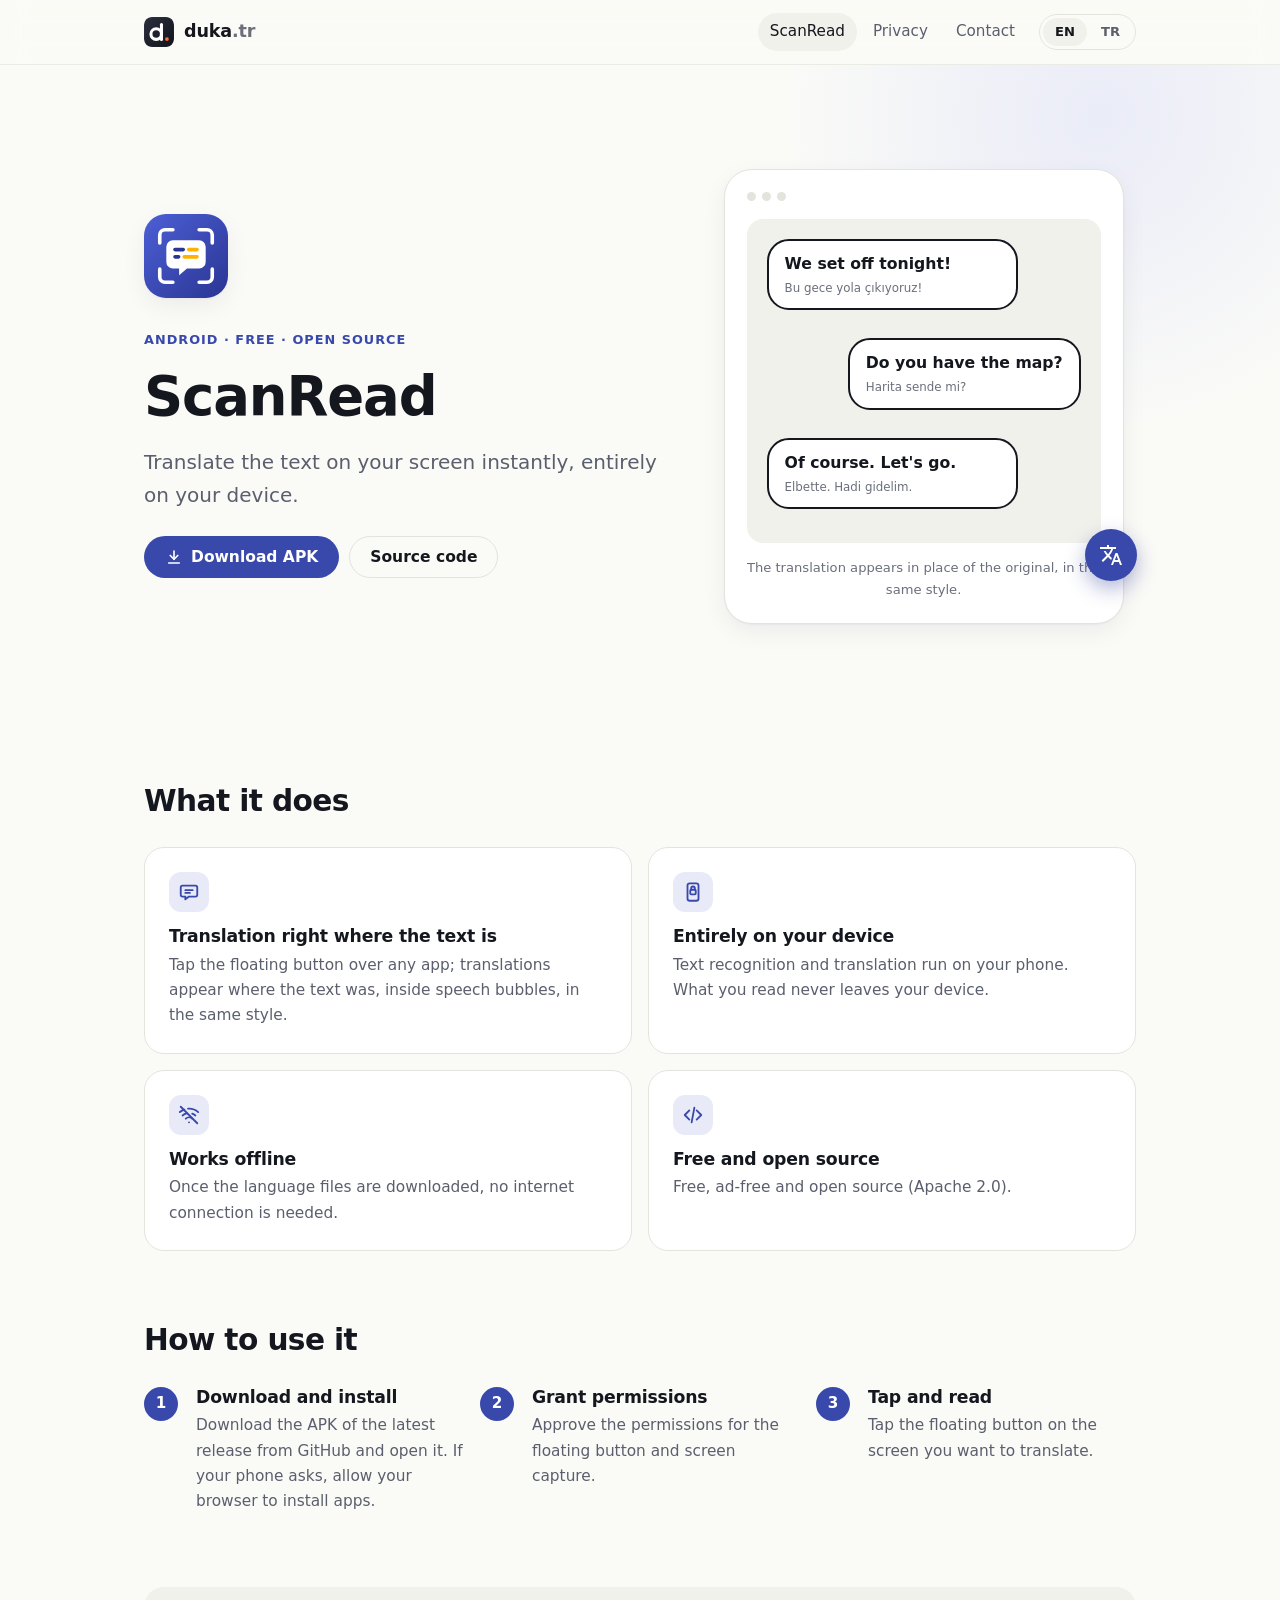
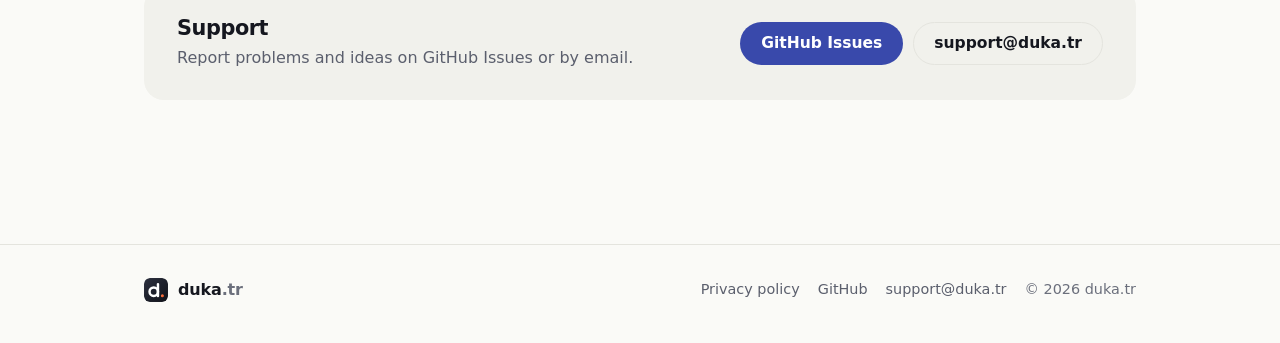
==== commit 28172097: "Prepare site as the public duka.tr home page - English and Turkish on every page, picked from the br" ====
--- a/scanread/index.html
+++ b/scanread/index.html
@@ -1,33 +1,41 @@
 <!doctype html>
-<html lang="tr">
+<html lang="en" data-title-en="ScanRead — Translate the text on your screen, on your device" data-title-tr="ScanRead — Ekrandaki metni cihazınızda çevirin">
 <head>
   <meta charset="utf-8">
   <meta name="viewport" content="width=device-width, initial-scale=1">
-  <title>ScanRead — Ekrandaki metni cihazınızda çevirin</title>
-  <meta name="description" content="ScanRead: ekrandaki metni cihazınızda çeviren açık kaynak Android uygulaması.">
+  <meta http-equiv="Content-Security-Policy" content="default-src 'none'; script-src 'self'; style-src 'self'; img-src 'self'; base-uri 'none'; form-action 'none'">
+  <title>ScanRead — Translate the text on your screen, on your device</title>
+  <meta name="description" content="ScanRead is an open-source Android app that translates the text on your screen entirely on your device. Ekrandaki metni cihazınızda çeviren açık kaynak Android uygulaması.">
   <meta name="theme-color" content="#fafaf7" media="(prefers-color-scheme: light)">
   <meta name="theme-color" content="#0e1015" media="(prefers-color-scheme: dark)">
-  <meta property="og:title" content="ScanRead">
-  <meta property="og:description" content="Ekrandaki metni anında, tamamen cihazınızda çevirin.">
-  <meta property="og:image" content="https://duka.tr/assets/scanread-icon-512.png">
-  <meta property="og:url" content="https://duka.tr/scanread/">
   <link rel="canonical" href="https://duka.tr/scanread/">
   <meta property="og:type" content="website">
   <meta property="og:site_name" content="duka.tr">
+  <meta property="og:title" content="ScanRead">
+  <meta property="og:description" content="Translate the text on your screen instantly, entirely on your device.">
+  <meta property="og:image" content="https://duka.tr/assets/scanread-icon-512.png">
+  <meta property="og:url" content="https://duka.tr/scanread/">
+  <meta property="og:locale" content="en_US">
+  <meta property="og:locale:alternate" content="tr_TR">
   <meta name="twitter:card" content="summary">
   <link rel="stylesheet" href="/assets/style.css">
+  <script src="/assets/lang.js"></script>
   <link rel="icon" href="/assets/scanread-logo.svg" type="image/svg+xml">
   <link rel="apple-touch-icon" href="/assets/scanread-icon-512.png">
 </head>
 <body class="theme-scanread">
-  <a class="skip" href="#main">İçeriğe geç</a>
+  <a class="skip" href="#main"><span data-l="en">Skip to content</span><span data-l="tr">İçeriğe geç</span></a>
   <header class="site-header">
     <div class="wrap">
-      <a class="brand" href="/" aria-label="duka.tr ana sayfa"><img src="/assets/duka-logo.svg" alt="" width="30" height="30"><span>duka<span class="tld">.tr</span></span></a>
-      <nav class="site-nav" aria-label="Ana menü">
-        <a href="/scanread/" aria-current="page">ScanRead</a>
-        <a href="/scanread/privacy/">Gizlilik</a>
-        <a href="mailto:support@duka.tr">İletişim</a>
+      <a class="brand" href="/" aria-label="duka.tr home" data-aria-en="duka.tr home" data-aria-tr="duka.tr ana sayfa"><img src="/assets/duka-logo.svg" alt="" width="30" height="30"><span>duka<span class="tld">.tr</span></span></a>
+      <nav class="site-nav" aria-label="Main menu" data-aria-en="Main menu" data-aria-tr="Ana menü">
+        <a class="nav-optional" href="/scanread/" aria-current="page">ScanRead</a>
+        <a href="/scanread/privacy/"><span data-l="en">Privacy</span><span data-l="tr">Gizlilik</span></a>
+        <a class="nav-optional" href="mailto:support@duka.tr"><span data-l="en">Contact</span><span data-l="tr">İletişim</span></a>
+        <div class="lang-switch" role="group" aria-label="Language / Dil">
+          <button type="button" data-set-lang="en" lang="en" aria-pressed="true">EN</button>
+          <button type="button" data-set-lang="tr" lang="tr" aria-pressed="false">TR</button>
+        </div>
       </nav>
     </div>
   </header>
@@ -37,22 +45,27 @@
       <div class="wrap app-hero">
         <div>
           <img class="hero-logo" src="/assets/scanread-logo.svg" width="84" height="84" alt="ScanRead">
-          <p class="eyebrow">Android · Ücretsiz · Açık kaynak</p>
+          <p class="eyebrow"><span data-l="en">Android · Free · Open source</span><span data-l="tr">Android · Ücretsiz · Açık kaynak</span></p>
           <h1>ScanRead</h1>
-          <p class="lead">Ekrandaki metni anında, tamamen cihazınızda çevirin.</p>
-          <p class="en">Translate the text on your screen instantly, entirely on your device.</p>
+          <p class="lead" data-l="en">Translate the text on your screen instantly, entirely on your device.</p>
+          <p class="lead" data-l="tr">Ekrandaki metni anında, tamamen cihazınızda çevirin.</p>
           <div class="actions">
             <a class="button" href="https://github.com/duka-tr/scan-read/releases/latest">
               <svg viewBox="0 0 24 24" fill="none" stroke="currentColor" stroke-width="2.2" stroke-linecap="round" stroke-linejoin="round" aria-hidden="true"><path d="M12 4v11"/><path d="M7 10l5 5 5-5"/><path d="M5 20h14"/></svg>
-              APK indir
+              <span data-l="en">Download APK</span><span data-l="tr">APK indir</span>
             </a>
-            <a class="button ghost" href="https://github.com/duka-tr/scan-read">Kaynak kodu</a>
+            <a class="button ghost" href="https://github.com/duka-tr/scan-read"><span data-l="en">Source code</span><span data-l="tr">Kaynak kodu</span></a>
           </div>
         </div>
 
-        <figure class="demo" aria-label="Örnek: konuşma balonlarındaki metin yerinde çevrilir">
+        <figure class="demo" aria-label="Example: text in speech bubbles is translated in place" data-aria-en="Example: text in speech bubbles is translated in place" data-aria-tr="Örnek: konuşma balonlarındaki metin yerinde çevrilir">
           <div class="demo-bar" aria-hidden="true"><span></span><span></span><span></span></div>
-          <div class="panel">
+          <div class="panel" data-l="en">
+            <p class="bubble">We set off tonight!<span class="orig" lang="tr">Bu gece yola çıkıyoruz!</span></p>
+            <p class="bubble right">Do you have the map?<span class="orig" lang="tr">Harita sende mi?</span></p>
+            <p class="bubble">Of course. Let's go.<span class="orig" lang="tr">Elbette. Hadi gidelim.</span></p>
+          </div>
+          <div class="panel" data-l="tr">
             <p class="bubble">Bu gece yola çıkıyoruz!<span class="orig" lang="en">We set off tonight!</span></p>
             <p class="bubble right">Harita sende mi?<span class="orig" lang="en">Do you have the map?</span></p>
             <p class="bubble">Elbette. Hadi gidelim.<span class="orig" lang="en">Of course. Let's go.</span></p>
@@ -60,7 +73,7 @@
           <div class="demo-fab" aria-hidden="true">
             <svg viewBox="0 0 24 24" fill="currentColor"><path d="M12.87 15.07l-2.54-2.51.03-.03c1.74-1.94 2.98-4.17 3.71-6.53H17V4h-7V2H8v2H1v1.99h11.17C11.5 7.92 10.44 9.75 9 11.35 8.07 10.32 7.3 9.19 6.69 8h-2c.73 1.63 1.73 3.17 2.98 4.56l-5.09 5.02L4 19l5-5 3.11 3.11.76-2.04zM18.5 10h-2L12 22h2l1.12-3h4.75L21 22h2l-4.5-12zm-2.62 7l1.62-4.33L19.12 17h-3.24z"/></svg>
           </div>
-          <figcaption class="demo-caption">Çeviri, orijinal metnin yerinde ve aynı tarzda görünür.</figcaption>
+          <figcaption class="demo-caption"><span data-l="en">The translation appears in place of the original, in the same style.</span><span data-l="tr">Çeviri, orijinal metnin yerinde ve aynı tarzda görünür.</span></figcaption>
         </figure>
       </div>
     </section>
@@ -68,28 +81,32 @@
     <section class="section" aria-labelledby="features-title">
       <div class="wrap">
         <div class="section-head">
-          <h2 id="features-title">Neler yapar?</h2>
+          <h2 id="features-title"><span data-l="en">What it does</span><span data-l="tr">Neler yapar?</span></h2>
         </div>
         <div class="grid grid-2">
           <div class="card feature">
             <div class="icon" aria-hidden="true"><svg viewBox="0 0 24 24" fill="none" stroke="currentColor" stroke-width="2" stroke-linecap="round" stroke-linejoin="round"><path d="M5 5h14a2 2 0 0 1 2 2v8a2 2 0 0 1-2 2h-7l-4 3v-3H5a2 2 0 0 1-2-2V7a2 2 0 0 1 2-2z"/><path d="M8 10h8M8 13h5"/></svg></div>
-            <h3>Metnin olduğu yerde çeviri</h3>
-            <p>Herhangi bir uygulamanın üstündeki yüzen butona dokunun; çeviriler metnin bulunduğu yerde, konuşma balonlarının içinde aynı tarzda görünür.</p>
+            <h3><span data-l="en">Translation right where the text is</span><span data-l="tr">Metnin olduğu yerde çeviri</span></h3>
+            <p data-l="en">Tap the floating button over any app; translations appear where the text was, inside speech bubbles, in the same style.</p>
+            <p data-l="tr">Herhangi bir uygulamanın üstündeki yüzen butona dokunun; çeviriler metnin bulunduğu yerde, konuşma balonlarının içinde aynı tarzda görünür.</p>
           </div>
           <div class="card feature">
             <div class="icon" aria-hidden="true"><svg viewBox="0 0 24 24" fill="none" stroke="currentColor" stroke-width="2" stroke-linecap="round" stroke-linejoin="round"><rect x="6" y="2.5" width="12" height="19" rx="2.5"/><path d="M10 9.5V8a2 2 0 0 1 4 0v1.5"/><rect x="9" y="9.5" width="6" height="5" rx="1"/></svg></div>
-            <h3>Tamamen cihazınızda</h3>
-            <p>Metin tanıma ve çeviri telefonunuzda çalışır. Okuduklarınız cihazınızdan çıkmaz.</p>
+            <h3><span data-l="en">Entirely on your device</span><span data-l="tr">Tamamen cihazınızda</span></h3>
+            <p data-l="en">Text recognition and translation run on your phone. What you read never leaves your device.</p>
+            <p data-l="tr">Metin tanıma ve çeviri telefonunuzda çalışır. Okuduklarınız cihazınızdan çıkmaz.</p>
           </div>
           <div class="card feature">
             <div class="icon" aria-hidden="true"><svg viewBox="0 0 24 24" fill="none" stroke="currentColor" stroke-width="2" stroke-linecap="round" stroke-linejoin="round"><path d="M2 8.8a15 15 0 0 1 5-2.6"/><path d="M11 5.1A15 15 0 0 1 22 8.8"/><path d="M5 12.5a10 10 0 0 1 4.5-2.3"/><path d="M15.5 10.6A10 10 0 0 1 19 12.5"/><path d="M8.5 16a5 5 0 0 1 7 0"/><path d="M12 20h.01"/><path d="M3 3l18 18"/></svg></div>
-            <h3>İnternetsiz çalışır</h3>
-            <p>Dil dosyaları bir kez indirildikten sonra internet gerekmez.</p>
+            <h3><span data-l="en">Works offline</span><span data-l="tr">İnternetsiz çalışır</span></h3>
+            <p data-l="en">Once the language files are downloaded, no internet connection is needed.</p>
+            <p data-l="tr">Dil dosyaları bir kez indirildikten sonra internet gerekmez.</p>
           </div>
           <div class="card feature">
             <div class="icon" aria-hidden="true"><svg viewBox="0 0 24 24" fill="none" stroke="currentColor" stroke-width="2" stroke-linecap="round" stroke-linejoin="round"><path d="M8 7l-5 5 5 5"/><path d="M16 7l5 5-5 5"/><path d="M13.5 4l-3 16"/></svg></div>
-            <h3>Ücretsiz ve açık kaynak</h3>
-            <p>Ücretsiz, reklamsız ve açık kaynaklı (Apache 2.0).</p>
+            <h3><span data-l="en">Free and open source</span><span data-l="tr">Ücretsiz ve açık kaynak</span></h3>
+            <p data-l="en">Free, ad-free and open source (Apache 2.0).</p>
+            <p data-l="tr">Ücretsiz, reklamsız ve açık kaynaklı (Apache 2.0).</p>
           </div>
         </div>
       </div>
@@ -98,22 +115,25 @@
     <section class="section" aria-labelledby="how-title">
       <div class="wrap">
         <div class="section-head">
-          <h2 id="how-title">Nasıl kullanılır?</h2>
+          <h2 id="how-title"><span data-l="en">How to use it</span><span data-l="tr">Nasıl kullanılır?</span></h2>
         </div>
         <ol class="steps grid grid-3">
-          <li><h3>İndirin ve kurun</h3><p>Son sürümün APK dosyasını GitHub'dan indirip açın. Telefonunuz sorarsa tarayıcınıza uygulama yükleme izni verin.</p></li>
-          <li><h3>İzinleri verin</h3><p>Yüzen buton ve ekran yakalama için gereken izinleri onaylayın.</p></li>
-          <li><h3>Dokunun, okuyun</h3><p>Çevirmek istediğiniz ekranda yüzen butona dokunun.</p></li>
+          <li>
+            <h3><span data-l="en">Download and install</span><span data-l="tr">İndirin ve kurun</span></h3>
+            <p data-l="en">Download the APK of the latest release from GitHub and open it. If your phone asks, allow your browser to install apps.</p>
+            <p data-l="tr">Son sürümün APK dosyasını GitHub'dan indirip açın. Telefonunuz sorarsa tarayıcınıza uygulama yükleme izni verin.</p>
+          </li>
+          <li>
+            <h3><span data-l="en">Grant permissions</span><span data-l="tr">İzinleri verin</span></h3>
+            <p data-l="en">Approve the permissions for the floating button and screen capture.</p>
+            <p data-l="tr">Yüzen buton ve ekran yakalama için gereken izinleri onaylayın.</p>
+          </li>
+          <li>
+            <h3><span data-l="en">Tap and read</span><span data-l="tr">Dokunun, okuyun</span></h3>
+            <p data-l="en">Tap the floating button on the screen you want to translate.</p>
+            <p data-l="tr">Çevirmek istediğiniz ekranda yüzen butona dokunun.</p>
+          </li>
         </ol>
-      </div>
-    </section>
-
-    <section class="section" aria-labelledby="english-title">
-      <div class="wrap">
-        <div class="card" lang="en">
-          <h2 id="english-title">In English</h2>
-          <p class="muted" style="margin:0">ScanRead reads the text on your screen, translates it on the device and draws the translation right where the original was. No accounts, no ads, no data leaves your phone. Free and open source.</p>
-        </div>
       </div>
     </section>
 
@@ -121,8 +141,9 @@
       <div class="wrap">
         <div class="card band">
           <div>
-            <h2 id="support-title">Destek / Support</h2>
-            <p>Sorun ve öneriler için GitHub Issues ya da e-posta.</p>
+            <h2 id="support-title"><span data-l="en">Support</span><span data-l="tr">Destek</span></h2>
+            <p data-l="en">Report problems and ideas on GitHub Issues or by email.</p>
+            <p data-l="tr">Sorun ve öneriler için GitHub Issues ya da e-posta.</p>
           </div>
           <div class="actions">
             <a class="button" href="https://github.com/duka-tr/scan-read/issues">GitHub Issues</a>
@@ -136,9 +157,10 @@
   <footer class="site-footer">
     <div class="wrap">
       <a class="brand" href="/"><img src="/assets/duka-logo.svg" alt="" width="24" height="24"><span>duka<span class="tld">.tr</span></span></a>
-      <nav class="footer-links" aria-label="Alt menü">
-        <a href="/scanread/privacy/">Gizlilik politikası / Privacy policy</a>
+      <nav class="footer-links" aria-label="Footer" data-aria-en="Footer" data-aria-tr="Alt menü">
+        <a href="/scanread/privacy/"><span data-l="en">Privacy policy</span><span data-l="tr">Gizlilik politikası</span></a>
         <a href="https://github.com/duka-tr/scan-read">GitHub</a>
+        <a href="mailto:support@duka.tr">support@duka.tr</a>
         <span>© 2026 duka.tr</span>
       </nav>
     </div>
--- a/assets/style.css
+++ b/assets/style.css
@@ -53,6 +53,12 @@
 
 * { box-sizing: border-box; }
 
+/* ---------- Language ----------
+   Both languages are in the page; assets/lang.js sets <html lang>.
+   Without JavaScript the page stays English. */
+html:not([lang="tr"]) [data-l="tr"],
+html[lang="tr"] [data-l="en"] { display: none !important; }
+
 html { -webkit-text-size-adjust: 100%; scroll-behavior: smooth; }
 @media (prefers-reduced-motion: reduce) { html { scroll-behavior: auto; } }
 
@@ -105,14 +111,19 @@
 .brand .tld { color: var(--faint); font-weight: 600; }
 
 .site-nav { display: flex; align-items: center; gap: 4px; }
+.site-nav .lang-switch { margin-left: 8px; }
 .site-nav a {
   color: var(--muted); text-decoration: none; font-size: .95rem; font-weight: 500;
   padding: 6px 12px; border-radius: 999px;
 }
 .site-nav a:hover { color: var(--text); background: var(--bg-tint); }
 .site-nav a[aria-current="page"] { color: var(--text); background: var(--bg-tint); }
+@media (max-width: 480px) {
+  .site-nav .nav-optional { display: none; }
+}
 @media (max-width: 420px) {
   .site-nav a { padding: 6px 8px; font-size: .9rem; }
+  .site-nav .lang-switch { margin-left: 4px; }
   .brand img { width: 26px; height: 26px; }
 }
 
@@ -130,8 +141,6 @@
   color: var(--accent); margin: 0 0 14px;
 }
 .lead { font-size: clamp(1.08rem, 2vw, 1.25rem); color: var(--muted); max-width: 36em; }
-.en { color: var(--faint); font-size: .95rem; }
-.lead + .en { margin-top: -4px; }
 .muted { color: var(--muted); }
 
 /* ---------- Buttons ---------- */
@@ -187,7 +196,6 @@
 @media (max-width: 560px) { .grid-3, .grid-2 { grid-template-columns: 1fr; } }
 
 .feature p { color: var(--muted); margin: 0; font-size: .96rem; }
-.feature .en { margin-top: 6px; font-size: .88rem; }
 .icon {
   width: 40px; height: 40px; border-radius: 12px; margin-bottom: 14px;
   display: grid; place-items: center;
@@ -196,6 +204,7 @@
 .icon svg { width: 22px; height: 22px; }
 
 /* App showcase on the home page */
+.app-list { display: grid; gap: 16px; }
 .app-card {
   display: grid; grid-template-columns: auto 1fr; gap: 24px; align-items: start;
   padding: 32px; box-shadow: var(--shadow);
@@ -284,9 +293,12 @@
 .doc li::marker { color: var(--faint); }
 .doc-meta { display: flex; flex-wrap: wrap; align-items: center; gap: 8px 16px; color: var(--faint); font-size: .92rem; margin-bottom: 28px; }
 .lang-switch { display: inline-flex; border: 1px solid var(--border); border-radius: 999px; padding: 3px; gap: 2px; }
-.lang-switch a { text-decoration: none; color: var(--muted); font-size: .82rem; font-weight: 600; padding: 3px 12px; border-radius: 999px; }
-.lang-switch a:hover { color: var(--text); }
-.lang-switch a[aria-current="true"] { background: var(--bg-tint); color: var(--text); }
+/* Language buttons only work with JavaScript. */
+html:not([data-js]) .lang-switch:has(button) { display: none; }
+.lang-switch button { font: inherit; background: none; border: 0; cursor: pointer; }
+.lang-switch a, .lang-switch button { text-decoration: none; color: var(--muted); font-size: .82rem; font-weight: 600; padding: 3px 12px; border-radius: 999px; }
+.lang-switch a:hover, .lang-switch button:hover { color: var(--text); }
+.lang-switch a[aria-current="true"], .lang-switch button[aria-pressed="true"] { background: var(--bg-tint); color: var(--text); }
 .callout {
   background: var(--accent-soft); border-radius: 16px; padding: 18px 20px; margin: 8px 0 8px;
 }
@@ -294,6 +306,10 @@
 .callout p { margin: 0; color: var(--text); }
 .doc-divider { border: 0; border-top: 1px solid var(--border); margin: 64px 0 48px; }
 .doc section { scroll-margin-top: 88px; }
+/* With JavaScript only the chosen language of the policy is shown; without it, both. */
+html[data-js]:not([lang="tr"]) .doc [data-doc-l="tr"],
+html[data-js][lang="tr"] .doc [data-doc-l="en"],
+html[data-js] .doc-divider { display: none; }
 
 /* ---------- Footer ---------- */
 
